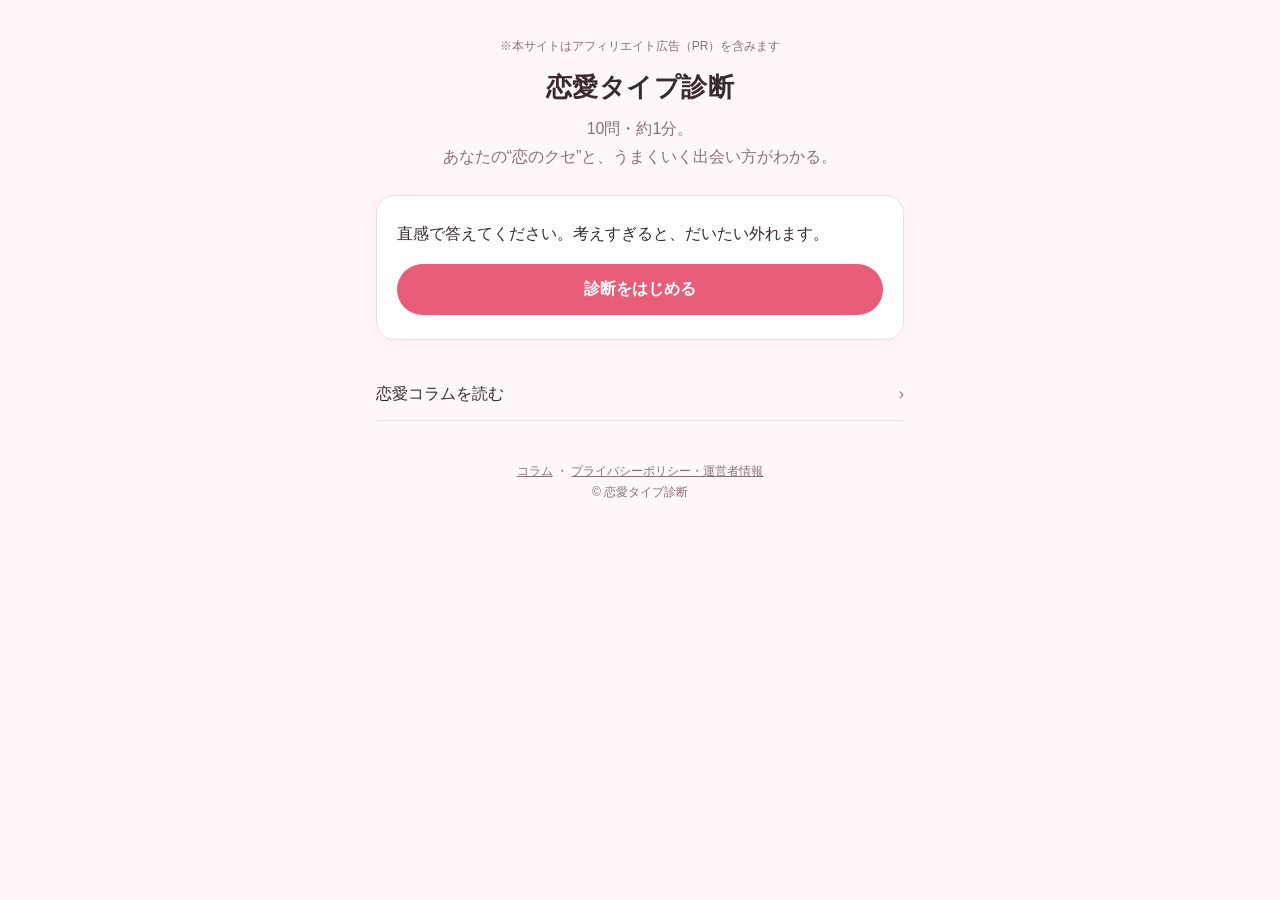
==== index.html @ 6acbaaef "恋愛タイプ診断サイトを公開 Co-Authored-By: Claude Opus 5.5 <noreply@anthropic.com> Claude-Session: https://claude" ====
<!doctype html>
<html lang="ja">
<head>
<meta charset="utf-8">
<meta name="viewport" content="width=device-width,initial-scale=1">
<title>恋愛タイプ診断｜あなたの恋のクセ、10問でわかる</title>
<meta name="description" content="20代・30代女性のための恋愛タイプ診断。10問であなたの恋のクセと、うまくいく出会い方がわかります。">
<meta property="og:title" content="恋愛タイプ診断｜あなたの恋のクセ、10問でわかる">
<meta property="og:description" content="10問・約1分。あなたは6タイプのどれ？">
<meta property="og:type" content="website">
<style>
:root{
  --bg:#fff7f8;--card:#ffffff;--ink:#3a2a2f;--sub:#8a7076;--accent:#e85d7a;--accent2:#f7c6d0;--line:#f0dde1;
}
@media (prefers-color-scheme:dark){
  :root{--bg:#1f1719;--card:#2a2023;--ink:#f5e9ec;--sub:#bfa5ac;--accent:#ff7d97;--accent2:#5a3540;--line:#3d2d32;}
}
*{box-sizing:border-box}
body{margin:0;background:var(--bg);color:var(--ink);font-family:-apple-system,"Hiragino Sans","Noto Sans JP",sans-serif;line-height:1.75}
.wrap{max-width:560px;margin:0 auto;padding:24px 16px 64px}
.pr{font-size:12px;color:var(--sub);text-align:center;margin-bottom:8px}
h1{font-size:26px;text-align:center;margin:8px 0 4px;letter-spacing:.02em}
.lead{text-align:center;color:var(--sub);margin:0 0 24px}
.card{background:var(--card);border:1px solid var(--line);border-radius:18px;padding:24px 20px;box-shadow:0 4px 18px rgba(232,93,122,.06)}
.btn{display:block;width:100%;border:0;border-radius:999px;padding:15px;font-size:16px;font-weight:700;cursor:pointer;background:var(--accent);color:#fff;text-align:center;text-decoration:none}
.btn.ghost{background:transparent;color:var(--accent);border:2px solid var(--accent)}
.progress{height:6px;background:var(--line);border-radius:99px;overflow:hidden;margin-bottom:18px}
.progress i{display:block;height:100%;background:var(--accent);width:0;transition:width .3s}
.qno{font-size:13px;color:var(--accent);font-weight:700}
.q{font-size:18px;font-weight:700;margin:4px 0 18px}
.opt{display:block;width:100%;text-align:left;background:var(--bg);color:var(--ink);border:1.5px solid var(--line);border-radius:14px;padding:13px 16px;margin-bottom:10px;font-size:15px;cursor:pointer}
.opt:hover{border-color:var(--accent)}
.hidden{display:none}
.type-emoji{font-size:56px;text-align:center}
.type-name{font-size:22px;font-weight:800;text-align:center;margin:0}
.type-catch{text-align:center;color:var(--accent);font-weight:700;margin:4px 0 16px}
h2{font-size:17px;border-left:4px solid var(--accent);padding-left:10px;margin:24px 0 8px}
ul{padding-left:1.2em;margin:0}
.app{border:1px solid var(--line);border-radius:14px;padding:14px 16px;margin:10px 0}
.app b{font-size:16px}
.app p{margin:4px 0 10px;font-size:14px;color:var(--sub)}
.note{font-size:12px;color:var(--sub)}
.share{display:flex;gap:8px;margin-top:20px}
.share a{flex:1;font-size:14px;padding:12px}
.links{margin-top:28px}
.links a{display:block;color:var(--ink);text-decoration:none;border-bottom:1px solid var(--line);padding:12px 0}
.links a::after{content:"›";float:right;color:var(--sub)}
footer{text-align:center;font-size:12px;color:var(--sub);margin-top:40px}
footer a{color:var(--sub)}
</style>
</head>
<body>
<div class="wrap">
  <p class="pr">※本サイトはアフィリエイト広告（PR）を含みます</p>

  <!-- スタート -->
  <section id="start">
    <h1>恋愛タイプ診断</h1>
    <p class="lead">10問・約1分。<br>あなたの“恋のクセ”と、うまくいく出会い方がわかる。</p>
    <div class="card">
      <p style="margin-top:0">直感で答えてください。考えすぎると、だいたい外れます。</p>
      <button class="btn" onclick="startQuiz()">診断をはじめる</button>
    </div>
    <div class="links">
      <a href="column/">恋愛コラムを読む</a>
    </div>
  </section>

  <!-- 質問 -->
  <section id="quiz" class="hidden">
    <div class="progress"><i id="bar"></i></div>
    <div class="card">
      <div class="qno" id="qno"></div>
      <div class="q" id="qtext"></div>
      <div id="opts"></div>
    </div>
  </section>

  <!-- 結果 -->
  <section id="result" class="hidden">
    <div class="card">
      <p style="text-align:center;margin:0;color:var(--sub)">あなたは…</p>
      <div class="type-emoji" id="rEmoji"></div>
      <p class="type-name" id="rName"></p>
      <p class="type-catch" id="rCatch"></p>
      <p id="rDesc"></p>

      <h2>恋でやりがちなこと</h2>
      <ul id="rHabit"></ul>

      <h2>うまくいくコツ</h2>
      <ul id="rTips"></ul>

      <h2>相性がいい相手</h2>
      <p id="rMatch" style="margin:0"></p>

      <h2>あなたに向いている出会い方</h2>
      <p id="rMeet" style="margin:0 0 6px"></p>
      <div id="rApps"></div>
      <p class="note">※PR｜マッチングアプリは18歳以上（高校生不可）のみ利用できます。</p>

      <h2>気になる人がいるなら、占いで相談</h2>
      <p id="rUranaiLead" style="margin:0 0 6px"></p>
      <div id="rUranai"></div>
      <p class="note">※PR｜占いは娯楽としてお楽しみください。料金・年齢などの利用条件は各公式サイトでご確認ください。</p>

      <div class="share">
        <a class="btn" id="shareX" target="_blank" rel="noopener">Xでシェア</a>
        <a class="btn" id="shareLine" target="_blank" rel="noopener" style="background:#06c755">LINEで送る</a>
      </div>
      <button class="btn ghost" style="margin-top:10px" onclick="location.href=location.pathname">自分も診断する／もう一度</button>
    </div>
    <div class="links">
      <a id="rColumn" href="column/">このタイプ向けのコラムを読む</a>
    </div>
  </section>

  <footer>
    <a href="column/">コラム</a> ・ <a href="privacy.html">プライバシーポリシー・運営者情報</a><br>
    © 恋愛タイプ診断
  </footer>
</div>

<script>
/* ===== アフィリエイトリンク（ASPで取得したURLに差し替える） ===== */
const APPS = {
  pairs:   {name:"Pairs（ペアーズ）",   note:"会員数が多く、趣味のコミュニティから相手を探せる", url:"#AFF_PAIRS"},
  with:    {name:"with（ウィズ）",      note:"性格診断をもとに相性のいい相手が見つかる",           url:"#AFF_WITH"},
  tapple:  {name:"タップル",            note:"「今日ごはん行ける人」など気軽に会いやすい",         url:"#AFF_TAPPLE"},
  omiai:   {name:"Omiai",               note:"真剣度が高めで落ち着いた出会い向き",                 url:"#AFF_OMIAI"},
  zexy:    {name:"ゼクシィ縁結び",      note:"結婚を考えた相手探し。お見合い調整の機能あり",       url:"#AFF_ZEXY"},
};

const URANAI = {
  vernis:  {name:"電話占いヴェルニ",   note:"電話・チャットで恋愛の悩みを占い師に相談できる", url:"#AFF_VERNIS"},
  pureri:  {name:"電話占いピュアリ",   note:"恋愛相談が得意な占い師を選んで相談できる",       url:"#AFF_PURERI"},
  linetalk:{name:"LINEトーク占い",     note:"LINEのチャットで気軽に相談できる",               url:"#AFF_LINETALK"},
};

/* ===== 6タイプ ===== */
const TYPES = {
  tsukusu:{emoji:"🍰",name:"尽くしすぎ献身タイプ",catch:"好きになると、自分を後回しにしがち",
    desc:"相手の喜ぶ顔が何よりのごほうび。気が利くし、一緒にいて居心地がいいと言われるはず。ただ、頑張りすぎて「都合のいい人」扱いされたり、尽くした分の見返りがなくて急に冷めたりすることも。",
    habit:["LINEの返信は相手のペースに合わせる","デート代を多めに出してしまう","「重いかな」と思って本音を言えない"],
    tips:["“してあげたいこと”の前に“してほしいこと”を1つ伝える","尽くすのは付き合ってから。最初はもらう側に回る","自分の予定を先に埋めておく"],
    match:"ありがとうをちゃんと言える、マメな人",
    meet:"最初から真剣な人が多い場所の方が、あなたの優しさがちゃんと届きます。",apps:["omiai","with"],uranaiLead:"彼が本当はどう思っているのか。尽くしすぎる前に、一度プロに聞いてみるのもアリです。",uranai:["vernis", "linetalk"],col:"column/tsukusu.html"},
  guard:{emoji:"🛡️",name:"慎重ガードタイプ",catch:"好きになるまでが長い。でも一度好きになると一途",
    desc:"人を見る目はしっかり。軽いノリの誘いにはまず乗りません。その慎重さで失敗は少ないけれど、「いい人だけど何考えてるかわからない」と思われて、チャンスを逃していることも。",
    habit:["3回目のデートまで態度を決めない","褒められても素直に受け取れない","気づいたら相手が他の人と付き合っていた"],
    tips:["“まだ好きかわからない”を正直に伝えてOK","会う前のメッセージで価値観を確認しておく","1回目は短時間のお茶にしてハードルを下げる"],
    match:"急かさず待ってくれる、穏やかな人",
    meet:"会う前にじっくりやりとりできる場所が安心です。",apps:["with","pairs"],uranaiLead:"「この人で大丈夫？」と迷ったら、第三者の目線を借りると決めやすくなります。",uranai:["linetalk", "pureri"],col:"column/guard.html"},
  hunter:{emoji:"🔥",name:"追いかけハンタータイプ",catch:"手に入りそうで入らない人に、燃える",
    desc:"好きになったら自分から動ける行動派。恋のスタートダッシュは誰より速いです。ただ、追いかけている間が一番楽しくて、手に入ると急に冷めるパターンにも心当たりがあるはず。",
    habit:["返信が遅い人ほど気になる","優しすぎる人に物足りなさを感じる","付き合って3か月で冷める"],
    tips:["“ドキドキ”と“安心”は別物だと覚えておく","冷めかけたら、相手の好きなところを3つ書き出す","刺激はデートの中身でつくる"],
    match:"自分の世界を持っていて、ほどよく距離感のある人",
    meet:"出会いの数が多い場所で、たくさん会ってみるのが近道。",apps:["tapple","pairs"],uranaiLead:"追いかけている彼の気持ち、脈はあるのか。ひとりで考え込む前に相談してみて。",uranai:["pureri", "vernis"],col:"column/hunter.html"},
  jiritsu:{emoji:"🌿",name:"自立マイペースタイプ",catch:"恋も大事。でも自分の時間はもっと大事",
    desc:"仕事も趣味も充実していて、恋愛に依存しない大人なタイプ。一緒にいてラクと言われます。ただ、ひとりで完結できすぎて、相手が「必要とされてない」と感じて離れていくことも。",
    habit:["忙しいと連絡を3日放置する","頼るのが苦手で全部自分でやる","「結婚願望ある？」と聞かれて困る"],
    tips:["小さなお願いを1つしてみる（頼られると人は嬉しい）","会う頻度・連絡頻度は最初にすり合わせる","趣味が合う人を探すと自然に続く"],
    match:"同じく自立していて、束縛しない人",
    meet:"趣味や価値観でつながれる場所が向いています。",apps:["pairs","with"],uranaiLead:"忙しくて恋を後回しにしがちなあなたは、出会いのタイミングを占ってもらうのもおすすめ。",uranai:["linetalk", "vernis"],col:"column/jiritsu.html"},
  romance:{emoji:"🌙",name:"運命待ちロマンチストタイプ",catch:"いつか来る“この人だ”を信じてる",
    desc:"恋に対してまっすぐで、理想がはっきりしているタイプ。妥協しないのは素敵なこと。ただ、「自然な出会い」にこだわりすぎて、気づけば出会いの数そのものが少なくなっているかも。",
    habit:["ドラマみたいな出会いを待っている","第一印象でナシ判定しがち","元カレと比べてしまう"],
    tips:["“運命”は2回目以降に感じることが多いと知る","理想の条件を3つまでに絞る","出会い方はきっかけでしかない、と割り切る"],
    match:"記念日やサプライズを大事にしてくれる人",
    meet:"きっかけは何でもOK。真剣な人が多い場所なら、運命もそこにいます。",apps:["zexy","omiai"],uranaiLead:"運命の人はいつ現れる？ ロマンチストなあなたと、占いは相性抜群です。",uranai:["vernis", "pureri"],col:"column/romance.html"},
  tomodachi:{emoji:"☕",name:"友達からじっくりタイプ",catch:"気づいたら好きになってた、が理想",
    desc:"恋愛より先に“人として好き”から入るタイプ。長続きしやすく、付き合ってからの安定感は抜群。ただ、仲良くなりすぎて友達のまま終わる、を何度か経験していませんか？",
    habit:["いい感じの人と“親友”になってしまう","自分から好意を見せるのが恥ずかしい","告白されるまで待ってしまう"],
    tips:["2人きりで会う回数を意識して増やす","1回だけ“特別扱い”をしてみる","友達に戻れないラインを怖がらない"],
    match:"会話のテンポが合う、聞き上手な人",
    meet:"いきなり恋人探しより、会話を重ねられる場所が合っています。",apps:["with","pairs"],uranaiLead:"友達止まりの彼と、恋人になれる可能性は？ 進むか待つか、相談してみて。",uranai:["pureri", "linetalk"],col:"column/tomodachi.html"},
};

/* ===== 質問（各選択肢がどのタイプに加点するか） ===== */
const QUESTIONS = [
  {q:"気になる人からのLINE。返信はどうする？",o:[
    ["すぐ返す。待たせたくない",{tsukusu:2}],["あえて少し時間をおく",{hunter:2}],["気づいたときに返す",{jiritsu:2}],["何度も書き直してから送る",{guard:1,romance:1}]]},
  {q:"休日の理想の過ごし方は？",o:[
    ["恋人の行きたい場所に付き合う",{tsukusu:2}],["ひとりでカフェや趣味",{jiritsu:2}],["友達とワイワイ",{tomodachi:2}],["映画や漫画で恋愛ものに浸る",{romance:2}]]},
  {q:"「いいな」と思う人の特徴は？",o:[
    ["ちょっとミステリアス",{hunter:2}],["話していてラク",{tomodachi:2}],["誠実で約束を守る",{guard:2}],["夢や目標がある",{romance:1,jiritsu:1}]]},
  {q:"初デートで一番気になることは？",o:[
    ["相手が楽しんでるか",{tsukusu:2}],["この人、信用できるか",{guard:2}],["会話が続くか",{tomodachi:2}],["ときめきがあるか",{romance:1,hunter:1}]]},
  {q:"恋人とケンカ。どうなりがち？",o:[
    ["自分が先に謝る",{tsukusu:2}],["黙って距離をおく",{guard:1,jiritsu:1}],["ちゃんと話し合いたい",{tomodachi:2}],["感情的になってしまう",{hunter:1,romance:1}]]},
  {q:"恋が終わる理由で多いのは？",o:[
    ["尽くしすぎて疲れる",{tsukusu:2}],["なんとなく冷める",{hunter:2}],["忙しくてすれ違う",{jiritsu:2}],["始まらないまま終わる",{guard:1,tomodachi:1}]]},
  {q:"友達に恋愛相談されたら？",o:[
    ["とことん付き合う",{tsukusu:1,tomodachi:1}],["冷静に分析して答える",{guard:2}],["「行っちゃえ！」と背中を押す",{hunter:2}],["一緒に運命を信じる",{romance:2}]]},
  {q:"告白はどっちから？",o:[
    ["されたい。理想のシチュエーションで",{romance:2}],["自分から行く",{hunter:2}],["確信が持てるまでしない",{guard:2}],["自然な流れで、いつの間にか",{tomodachi:2}]]},
  {q:"恋人に一番求めるものは？",o:[
    ["必要としてくれること",{tsukusu:2}],["お互いの時間の尊重",{jiritsu:2}],["安心感",{guard:1,tomodachi:1}],["ドキドキ",{hunter:1,romance:1}]]},
  {q:"今のあなたの恋愛に一番近いのは？",o:[
    ["好きな人はいるけど進展しない",{tomodachi:1,guard:1}],["出会いがない",{romance:2}],["いつも同じパターンで失敗する",{tsukusu:1,hunter:1}],["今は仕事や趣味優先",{jiritsu:2}]]},
];

let idx=0; const score={};
Object.keys(TYPES).forEach(k=>score[k]=0);
const $=id=>document.getElementById(id);

function startQuiz(){ $("start").classList.add("hidden"); $("quiz").classList.remove("hidden"); render(); }
function render(){
  const q=QUESTIONS[idx];
  $("bar").style.width=(idx/QUESTIONS.length*100)+"%";
  $("qno").textContent=`Q${idx+1} / ${QUESTIONS.length}`;
  $("qtext").textContent=q.q;
  $("opts").innerHTML="";
  q.o.forEach(([label,pts])=>{
    const b=document.createElement("button"); b.className="opt"; b.textContent=label;
    b.onclick=()=>{ for(const k in pts) score[k]+=pts[k]; idx++; idx<QUESTIONS.length?render():showResult(); };
    $("opts").appendChild(b);
  });
}
function showResult(key){
  if(!key){ /* 同点のときはランダム（先頭タイプに偏らないように） */
    const max=Math.max(...Object.values(score));
    const top=Object.keys(score).filter(k=>score[k]===max);
    key=top[Math.floor(Math.random()*top.length)];
  }
  const t=TYPES[key];
  history.replaceState(null,"","?type="+key);
  $("quiz").classList.add("hidden"); $("start").classList.add("hidden"); $("result").classList.remove("hidden");
  $("rEmoji").textContent=t.emoji; $("rName").textContent=t.name; $("rCatch").textContent=t.catch;
  $("rDesc").textContent=t.desc; $("rMatch").textContent=t.match; $("rMeet").textContent=t.meet;
  $("rHabit").innerHTML=t.habit.map(s=>`<li>${s}</li>`).join("");
  $("rTips").innerHTML=t.tips.map(s=>`<li>${s}</li>`).join("");
  $("rApps").innerHTML=t.apps.map(a=>{const p=APPS[a];return `<div class="app"><b>${p.name}</b><p>${p.note}</p><a class="btn" href="${p.url}" target="_blank" rel="noopener sponsored">公式サイトを見る</a></div>`}).join("");
  $("rUranaiLead").textContent=t.uranaiLead;
  $("rUranai").innerHTML=t.uranai.map(a=>{const p=URANAI[a];return `<div class="app"><b>${p.name}</b><p>${p.note}</p><a class="btn" href="${p.url}" target="_blank" rel="noopener sponsored">公式サイトを見る</a></div>`}).join("");
  $("rColumn").href=t.col;
  const url=location.origin+location.pathname+"?type="+key;
  const text=`私は「${t.name}」でした🫣 ${t.catch}\n#恋愛タイプ診断`;
  $("shareX").href="https://twitter.com/intent/tweet?text="+encodeURIComponent(text)+"&url="+encodeURIComponent(url);
  $("shareLine").href="https://social-plugins.line.me/lineit/share?url="+encodeURIComponent(url);
  window.scrollTo(0,0);
}
/* シェアURL（?type=xxx）から来た人には結果を直接表示 */
const shared=new URLSearchParams(location.search).get("type");
if(shared && TYPES[shared]) showResult(shared);
</script>
</body>
</html>
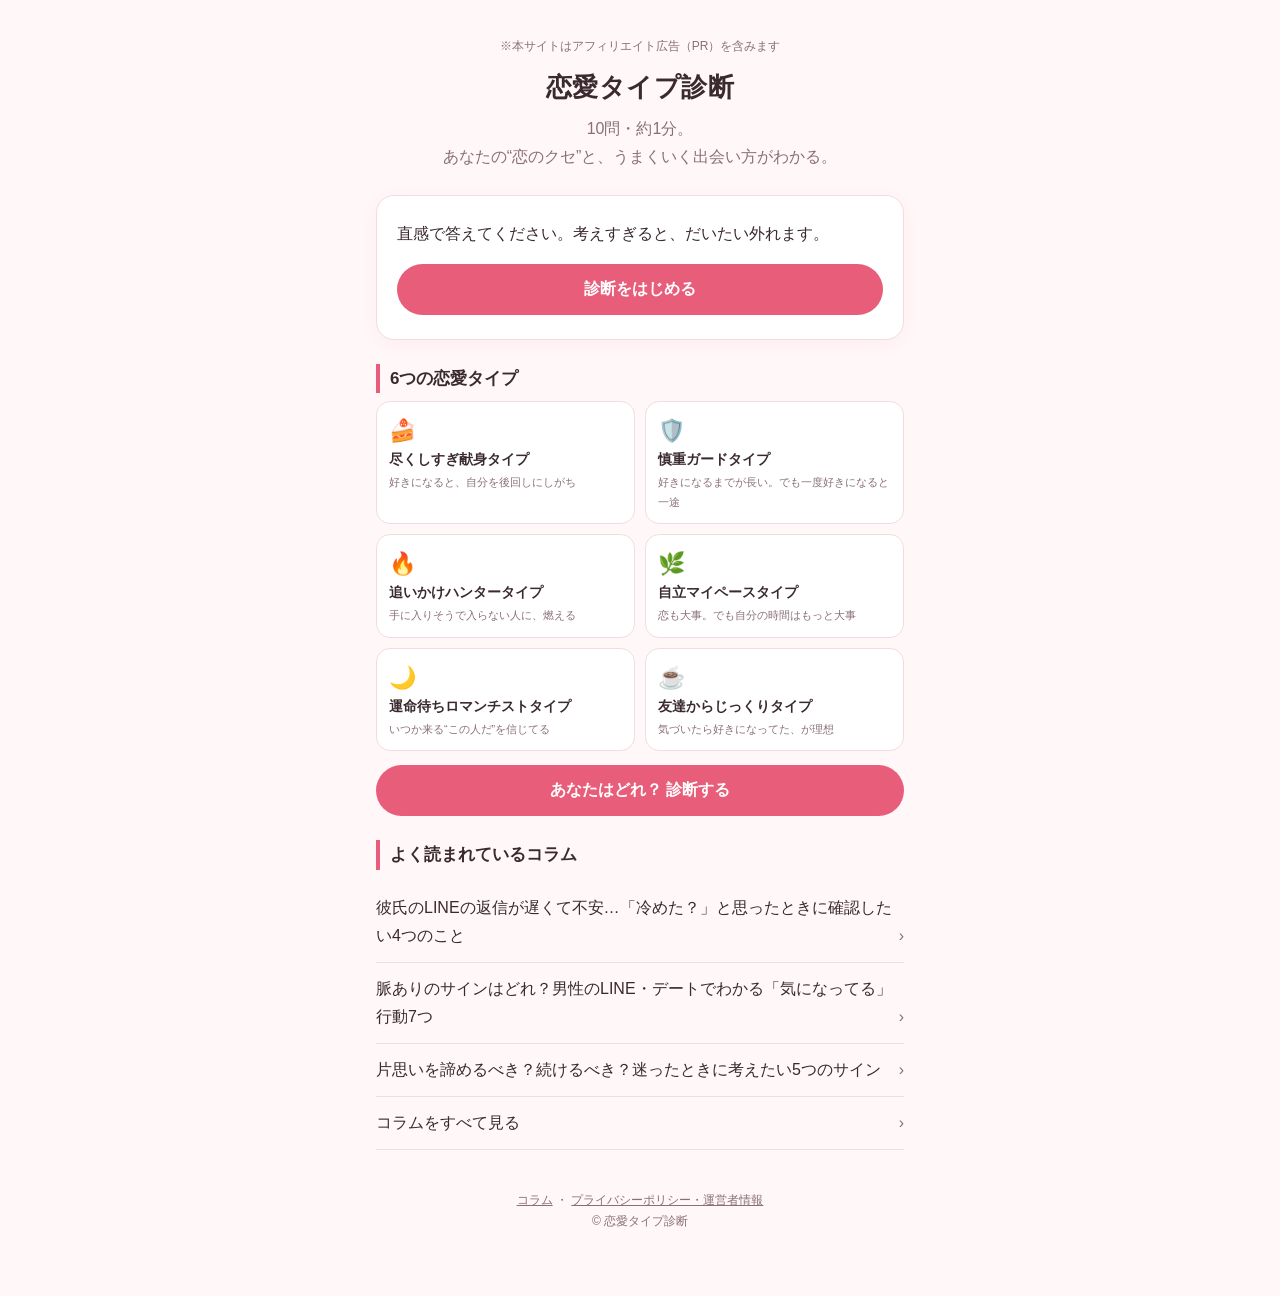
==== commit e8636f0a: "収益化の仕組みを追加（リンク一元管理・計測・広告・トップページ強化） Co-Authored-By: Claude Opus 5.5 <noreply@anthropic.com> Claude-Se" ====
--- a/index.html
+++ b/index.html
@@ -42,12 +42,19 @@
 .note{font-size:12px;color:var(--sub)}
 .share{display:flex;gap:8px;margin-top:20px}
 .share a{flex:1;font-size:14px;padding:12px}
-.links{margin-top:28px}
+.links{margin-top:12px}
+.types{display:grid;grid-template-columns:1fr 1fr;gap:10px}
+.types div{background:var(--card);border:1px solid var(--line);border-radius:14px;padding:12px;font-size:13px;line-height:1.5}
+.types b{display:block;font-size:14px;margin:2px 0}
+.types span{font-size:22px}
+.types small{color:var(--sub)}
 .links a{display:block;color:var(--ink);text-decoration:none;border-bottom:1px solid var(--line);padding:12px 0}
 .links a::after{content:"›";float:right;color:var(--sub)}
 footer{text-align:center;font-size:12px;color:var(--sub);margin-top:40px}
 footer a{color:var(--sub)}
 </style>
+<script src="config.js"></script>
+<script src="site.js"></script>
 </head>
 <body>
 <div class="wrap">
@@ -61,8 +68,17 @@
       <p style="margin-top:0">直感で答えてください。考えすぎると、だいたい外れます。</p>
       <button class="btn" onclick="startQuiz()">診断をはじめる</button>
     </div>
+
+    <h2>6つの恋愛タイプ</h2>
+    <div class="types" id="typeGrid"></div>
+    <button class="btn" style="margin-top:14px" onclick="startQuiz()">あなたはどれ？ 診断する</button>
+
+    <h2>よく読まれているコラム</h2>
     <div class="links">
-      <a href="column/">恋愛コラムを読む</a>
+      <a href="column/line-slow.html">彼氏のLINEの返信が遅くて不安…「冷めた？」と思ったときに確認したい4つのこと</a>
+      <a href="column/myakuari.html">脈ありのサインはどれ？男性のLINE・デートでわかる「気になってる」行動7つ</a>
+      <a href="column/kataomoi.html">片思いを諦めるべき？続けるべき？迷ったときに考えたい5つのサイン</a>
+      <a href="column/">コラムをすべて見る</a>
     </div>
   </section>
 
@@ -96,17 +112,21 @@
 
       <h2>あなたに向いている出会い方</h2>
       <p id="rMeet" style="margin:0 0 6px"></p>
-      <div id="rApps"></div>
-      <p class="note">※PR｜マッチングアプリは18歳以上（高校生不可）のみ利用できます。</p>
-
-      <h2>気になる人がいるなら、占いで相談</h2>
-      <p id="rUranaiLead" style="margin:0 0 6px"></p>
-      <div id="rUranai"></div>
-      <p class="note">※PR｜占いは娯楽としてお楽しみください。料金・年齢などの利用条件は各公式サイトでご確認ください。</p>
+      <div class="aff-box">
+        <div id="rApps"></div>
+        <p class="note">※PR｜マッチングアプリは18歳以上（高校生不可）のみ利用できます。</p>
+      </div>
+
+      <div class="aff-box">
+        <h2>気になる人がいるなら、占いで相談</h2>
+        <p id="rUranaiLead" style="margin:0 0 6px"></p>
+        <div id="rUranai"></div>
+        <p class="note">※PR｜占いは娯楽としてお楽しみください。料金・年齢などの利用条件は各公式サイトでご確認ください。</p>
+      </div>
 
       <div class="share">
-        <a class="btn" id="shareX" target="_blank" rel="noopener">Xでシェア</a>
-        <a class="btn" id="shareLine" target="_blank" rel="noopener" style="background:#06c755">LINEで送る</a>
+        <a class="btn" id="shareX" target="_blank" rel="noopener" onclick="track('share',{method:'x'})">Xでシェア</a>
+        <a class="btn" id="shareLine" target="_blank" rel="noopener" style="background:#06c755" onclick="track('share',{method:'line'})">LINEで送る</a>
       </div>
       <button class="btn ghost" style="margin-top:10px" onclick="location.href=location.pathname">自分も診断する／もう一度</button>
     </div>
@@ -122,20 +142,7 @@
 </div>
 
 <script>
-/* ===== アフィリエイトリンク（ASPで取得したURLに差し替える） ===== */
-const APPS = {
-  pairs:   {name:"Pairs（ペアーズ）",   note:"会員数が多く、趣味のコミュニティから相手を探せる", url:"#AFF_PAIRS"},
-  with:    {name:"with（ウィズ）",      note:"性格診断をもとに相性のいい相手が見つかる",           url:"#AFF_WITH"},
-  tapple:  {name:"タップル",            note:"「今日ごはん行ける人」など気軽に会いやすい",         url:"#AFF_TAPPLE"},
-  omiai:   {name:"Omiai",               note:"真剣度が高めで落ち着いた出会い向き",                 url:"#AFF_OMIAI"},
-  zexy:    {name:"ゼクシィ縁結び",      note:"結婚を考えた相手探し。お見合い調整の機能あり",       url:"#AFF_ZEXY"},
-};
-
-const URANAI = {
-  vernis:  {name:"電話占いヴェルニ",   note:"電話・チャットで恋愛の悩みを占い師に相談できる", url:"#AFF_VERNIS"},
-  pureri:  {name:"電話占いピュアリ",   note:"恋愛相談が得意な占い師を選んで相談できる",       url:"#AFF_PURERI"},
-  linetalk:{name:"LINEトーク占い",     note:"LINEのチャットで気軽に相談できる",               url:"#AFF_LINETALK"},
-};
+/* サービス名・URLは config.js で管理 */
 
 /* ===== 6タイプ ===== */
 const TYPES = {
@@ -205,7 +212,7 @@
 Object.keys(TYPES).forEach(k=>score[k]=0);
 const $=id=>document.getElementById(id);
 
-function startQuiz(){ $("start").classList.add("hidden"); $("quiz").classList.remove("hidden"); render(); }
+function startQuiz(){ track("diag_start"); $("start").classList.add("hidden"); $("quiz").classList.remove("hidden"); render(); }
 function render(){
   const q=QUESTIONS[idx];
   $("bar").style.width=(idx/QUESTIONS.length*100)+"%";
@@ -223,6 +230,7 @@
     const max=Math.max(...Object.values(score));
     const top=Object.keys(score).filter(k=>score[k]===max);
     key=top[Math.floor(Math.random()*top.length)];
+    track("diag_complete",{type:key});
   }
   const t=TYPES[key];
   history.replaceState(null,"","?type="+key);
@@ -231,9 +239,10 @@
   $("rDesc").textContent=t.desc; $("rMatch").textContent=t.match; $("rMeet").textContent=t.meet;
   $("rHabit").innerHTML=t.habit.map(s=>`<li>${s}</li>`).join("");
   $("rTips").innerHTML=t.tips.map(s=>`<li>${s}</li>`).join("");
-  $("rApps").innerHTML=t.apps.map(a=>{const p=APPS[a];return `<div class="app"><b>${p.name}</b><p>${p.note}</p><a class="btn" href="${p.url}" target="_blank" rel="noopener sponsored">公式サイトを見る</a></div>`}).join("");
+  $("rApps").innerHTML=t.apps.map(a=>affCard(a,"result_app")).join("");
   $("rUranaiLead").textContent=t.uranaiLead;
-  $("rUranai").innerHTML=t.uranai.map(a=>{const p=URANAI[a];return `<div class="app"><b>${p.name}</b><p>${p.note}</p><a class="btn" href="${p.url}" target="_blank" rel="noopener sponsored">公式サイトを見る</a></div>`}).join("");
+  $("rUranai").innerHTML=t.uranai.map(a=>affCard(a,"result_uranai")).join("");
+  applyAff($("result"));
   $("rColumn").href=t.col;
   const url=location.origin+location.pathname+"?type="+key;
   const text=`私は「${t.name}」でした🫣 ${t.catch}\n#恋愛タイプ診断`;
@@ -241,6 +250,9 @@
   $("shareLine").href="https://social-plugins.line.me/lineit/share?url="+encodeURIComponent(url);
   window.scrollTo(0,0);
 }
+/* トップの6タイプ一覧 */
+$("typeGrid").innerHTML=Object.values(TYPES).map(t=>`<div><span>${t.emoji}</span><b>${t.name}</b><small>${t.catch}</small></div>`).join("");
+
 /* シェアURL（?type=xxx）から来た人には結果を直接表示 */
 const shared=new URLSearchParams(location.search).get("type");
 if(shared && TYPES[shared]) showResult(shared);
